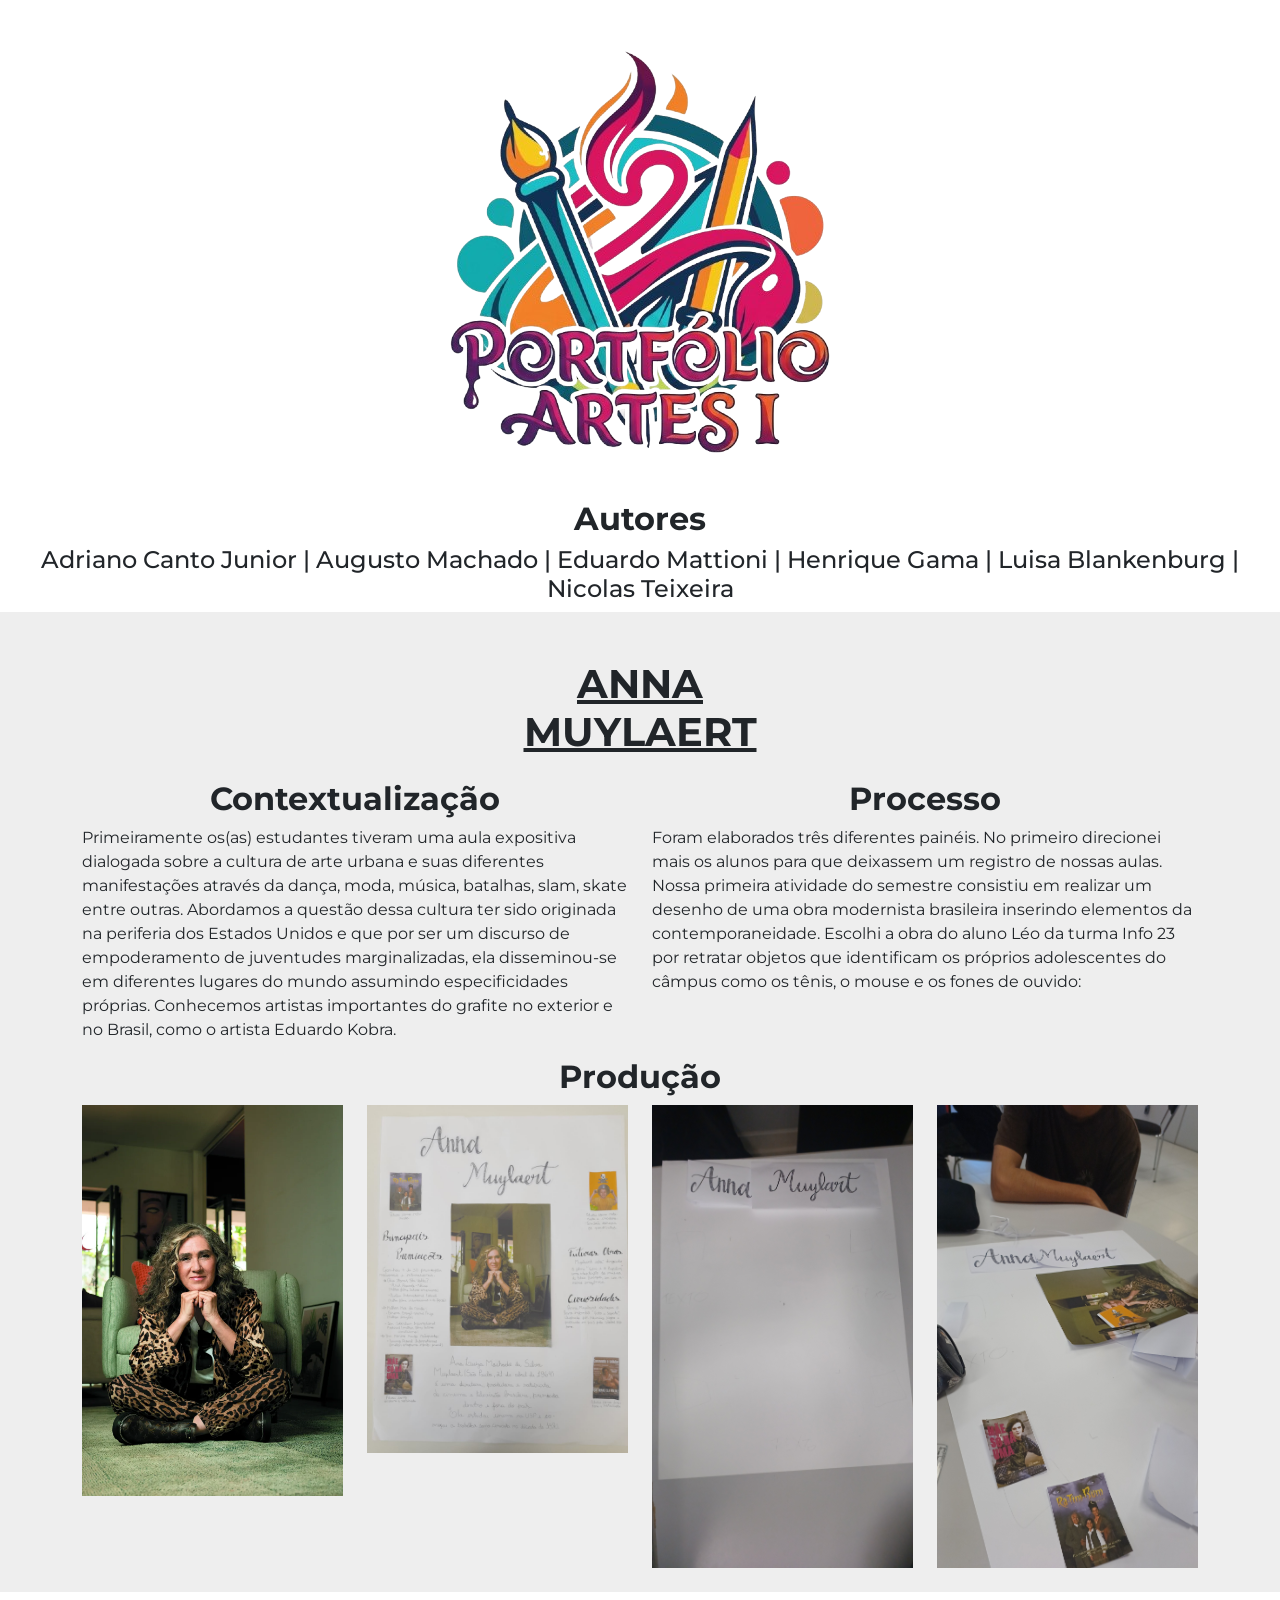
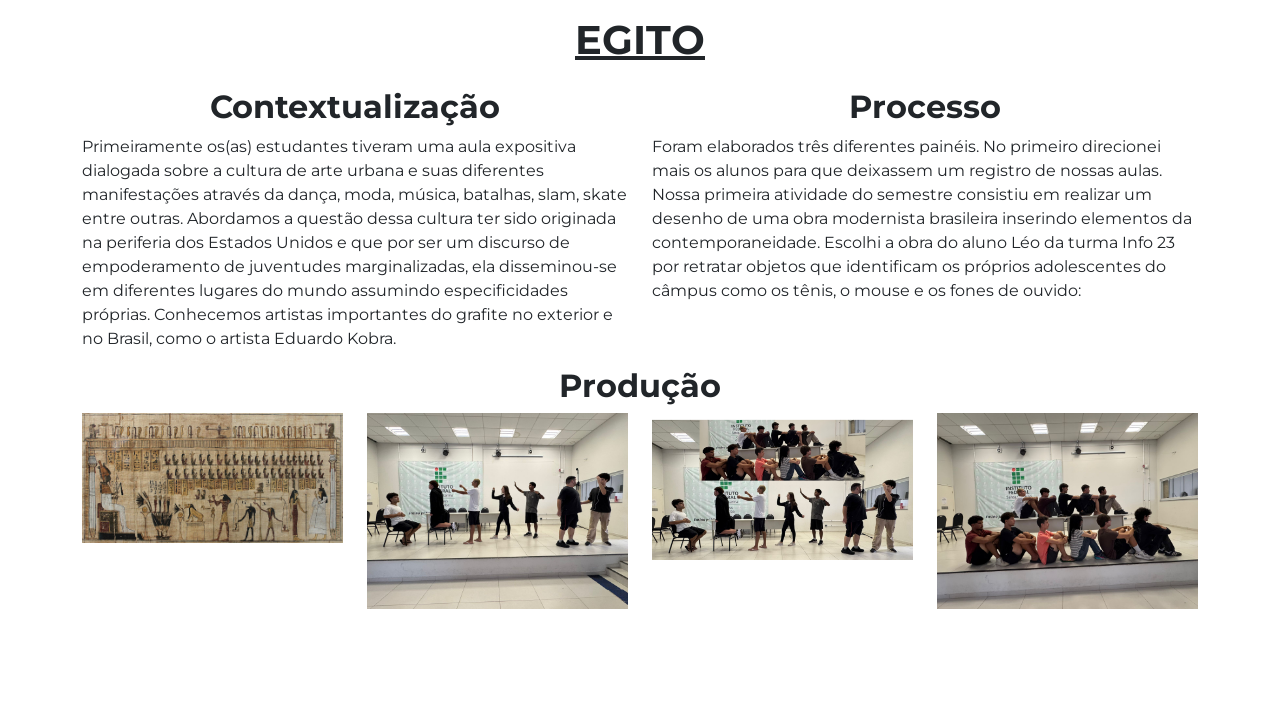
==== public/index.html @ 89f9598d "Docker Compose File Add" ====
<!DOCTYPE html>
<html lang="en">

<head>
    <meta charset="UTF-8">
    <meta name="viewport" content="width=device-width, initial-scale=1.0">
    <link href="https://cdn.jsdelivr.net/npm/bootstrap@5.3.8/dist/css/bootstrap.min.css" rel="stylesheet"
        integrity="sha384-sRIl4kxILFvY47J16cr9ZwB07vP4J8+LH7qKQnuqkuIAvNWLzeN8tE5YBujZqJLB" crossorigin="anonymous">
    <script src="https://cdn.jsdelivr.net/npm/bootstrap@5.3.8/dist/js/bootstrap.bundle.min.js"
        integrity="sha384-FKyoEForCGlyvwx9Hj09JcYn3nv7wiPVlz7YYwJrWVcXK/BmnVDxM+D2scQbITxI"
        crossorigin="anonymous"></script>
    <link rel="preconnect" href="https://fonts.googleapis.com">
    <link rel="preconnect" href="https://fonts.gstatic.com" crossorigin>
    <link href="https://fonts.googleapis.com/css2?family=Montserrat:ital,wght@0,100..900;1,100..900&display=swap"
        rel="stylesheet">
    <link rel="stylesheet" href="style.css">
    <link rel="shortcut icon" href="img/favicon.ico" type="image/x-icon">
    <title>Blog de Artes - INFO24</title>
</head>

<body>
    <div class="cabecalho">
        <div class="container text-center">
            <img class="img-fluid" src="img/logo.png" alt="">
        </div>
        <div class="text-center">
            <h2>Autores</h2>
            <h4>Adriano Canto Junior | Augusto Machado | Eduardo Mattioni | Henrique Gama | Luisa Blankenburg | Nicolas Teixeira</h4>
        </div>
    </div>
    <div class="trabalho01">
        <div class="row">
            <div class="col"></div>
            <div class="col">
                <h1 class="titulo text-center">Anna Muylaert</h1>
            </div>
            <div class="col"></div>
        </div>
        <div class="container">
            <div class="row">
                <div class="col">
                    <h2 class="text-center">Contextualização</h2>
                    <p>Primeiramente os(as) estudantes tiveram uma aula expositiva dialogada sobre a cultura de arte
                        urbana e suas diferentes manifestações através da dança, moda, música, batalhas, slam, skate
                        entre outras.

                        Abordamos a questão dessa cultura ter sido originada na periferia dos Estados Unidos e que por
                        ser um discurso de empoderamento de juventudes marginalizadas, ela disseminou-se em diferentes
                        lugares do mundo assumindo especificidades próprias.

                        Conhecemos artistas importantes do grafite no exterior e no Brasil, como o artista Eduardo
                        Kobra.</p>
                </div>
                <div class="col">
                    <h2 class="text-center">Processo</h2>
                    <p>Foram elaborados três diferentes painéis. No primeiro direcionei mais os alunos para que
                        deixassem um registro de nossas aulas. Nossa primeira atividade do semestre consistiu em
                        realizar um desenho de uma obra modernista brasileira inserindo elementos da contemporaneidade.
                        Escolhi a obra do aluno Léo da turma Info 23 por retratar objetos que identificam os próprios
                        adolescentes do câmpus como os tênis, o mouse e os fones de ouvido:</p>
                </div>
            </div>
            <div class="row">
                <div class="col"></div>
                <div class="col">
                    <h2 class="text-center">Produção</h2>
                </div>
                <div class="col"></div>
            </div>
            <div class="row">
                <div class="col"><img class="img-fluid" src="img/ANNA/ANNA.png" alt=""></div>
                <div class="col"><img class="img-fluid" src="img/ANNA/CARTAZ.jpg" alt=""></div>
                <div class="col"><img class="img-fluid" src="img/ANNA/COMEÇO_CARTAZ.jpg" alt=""></div>
                <div class="col"><img class="img-fluid" src="img/ANNA/FAZENDO_CARTAZ.jpg" alt=""></div>
            </div>
        </div>
    </div>
    <div class="trabalho02">
        <div class="row">
            <div class="col"></div>
            <div class="col">
                <h1 class="titulo text-center">Egito</h1>
            </div>
            <div class="col"></div>
        </div>
        <div class="container">
            <div class="row">
                <div class="col">
                    <h2 class="text-center">Contextualização</h2>
                    <p>Primeiramente os(as) estudantes tiveram uma aula expositiva dialogada sobre a cultura de arte
                        urbana e suas diferentes manifestações através da dança, moda, música, batalhas, slam, skate
                        entre outras.

                        Abordamos a questão dessa cultura ter sido originada na periferia dos Estados Unidos e que por
                        ser um discurso de empoderamento de juventudes marginalizadas, ela disseminou-se em diferentes
                        lugares do mundo assumindo especificidades próprias.

                        Conhecemos artistas importantes do grafite no exterior e no Brasil, como o artista Eduardo
                        Kobra.</p>
                </div>
                <div class="col">
                    <h2 class="text-center">Processo</h2>
                    <p>Foram elaborados três diferentes painéis. No primeiro direcionei mais os alunos para que
                        deixassem um registro de nossas aulas. Nossa primeira atividade do semestre consistiu em
                        realizar um desenho de uma obra modernista brasileira inserindo elementos da contemporaneidade.
                        Escolhi a obra do aluno Léo da turma Info 23 por retratar objetos que identificam os próprios
                        adolescentes do câmpus como os tênis, o mouse e os fones de ouvido:</p>
                </div>
            </div>
            <div class="row">
                <div class="col"></div>
                <div class="col">
                    <h2 class="text-center">Produção</h2>
                </div>
                <div class="col"></div>
            </div>
            <div class="row">
                <div class="col"><img class="img-fluid" src="img/EGITO/hieroglifos.jpg" alt=""></div>
                <div class="col"><img class="img-fluid" src="img/EGITO/repilca1.jpg" alt=""></div>
                <div class="col"><img class="img-fluid" src="img/EGITO/replica2.png" alt=""></div>
                <div class="col"><img class="img-fluid" src="img/EGITO/replica3.jpg" alt=""></div>
            </div>
        </div>
    </div>
</body>

</html>
---- public/style.css ----
body {
    font-family: "Montserrat", sans-serif;
    padding-bottom: 96px;
}

h1{
    margin: 24px;
    font-weight: bold;
    text-transform: uppercase;
}

h2 {
    font-weight: bold;
}

.titulo{
    text-decoration: underline;
}

.trabalho01{
    background-color: #eee;
    padding: 24px;
}

#pessoas{
    margin-bottom: 30px;
}

@media (max-width: 576px) {
    .row .col {
        width: 100%;
        flex: 0 0 100%;
        max-width: 100%;
        margin-bottom: 16px;
    }
}
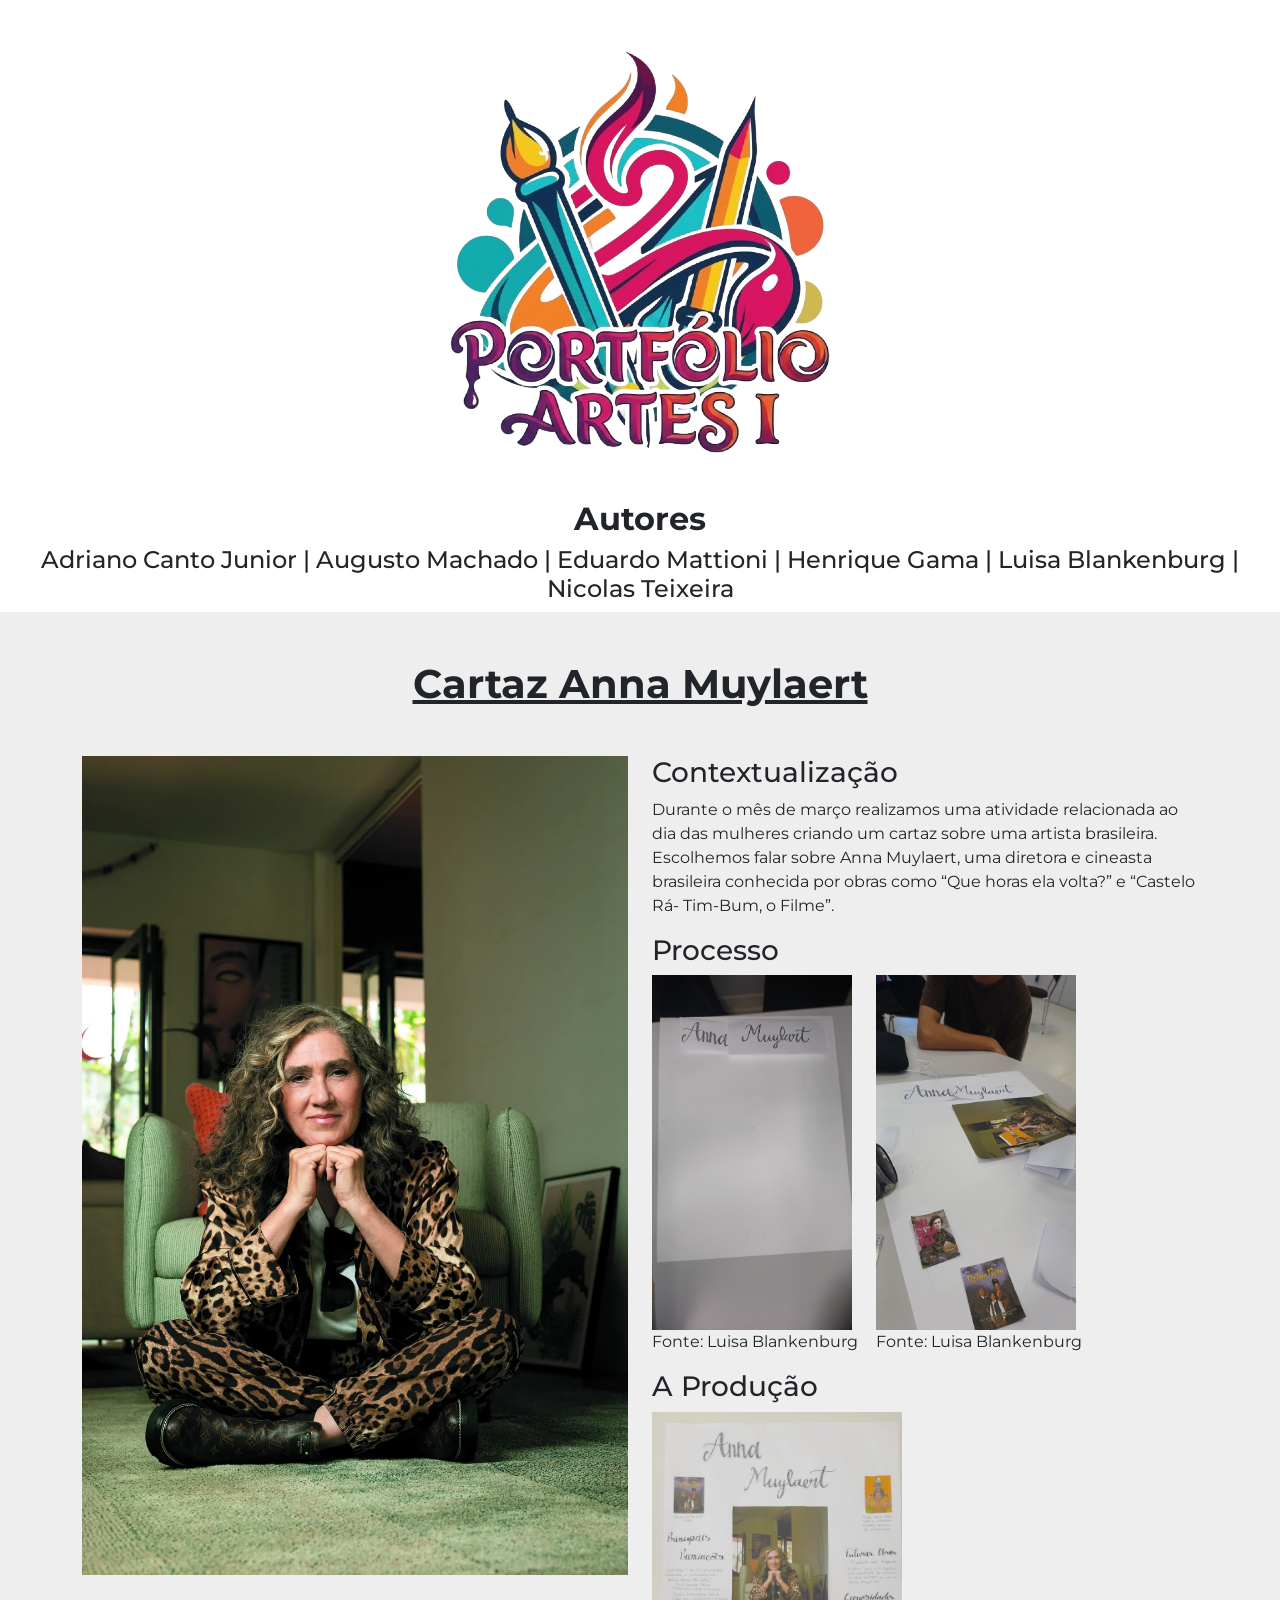
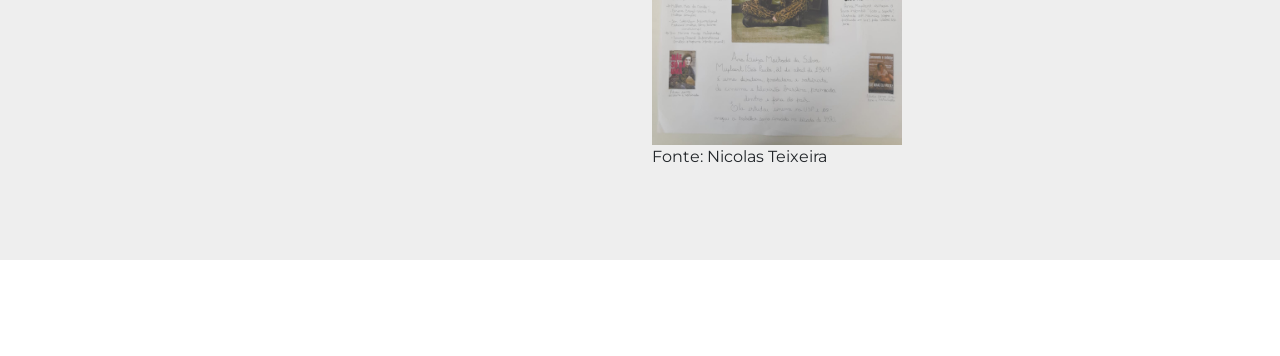
==== commit 2ffed4b5: "Add live-reload script and update index and style for improved layout" ====
--- a/public/index.html
+++ b/public/index.html
@@ -18,6 +18,8 @@
     <title>Blog de Artes - INFO24</title>
 </head>
 
+<script src="live-reload.js"></script>
+
 <body>
     <div class="cabecalho">
         <div class="container text-center">
@@ -25,100 +27,36 @@
         </div>
         <div class="text-center">
             <h2>Autores</h2>
-            <h4>Adriano Canto Junior | Augusto Machado | Eduardo Mattioni | Henrique Gama | Luisa Blankenburg | Nicolas Teixeira</h4>
+            <h4>Adriano Canto Junior | Augusto Machado | Eduardo Mattioni | Henrique Gama | Luisa Blankenburg | Nicolas
+                Teixeira</h4>
         </div>
     </div>
     <div class="trabalho01">
-        <div class="row">
-            <div class="col"></div>
-            <div class="col">
-                <h1 class="titulo text-center">Anna Muylaert</h1>
-            </div>
-            <div class="col"></div>
-        </div>
         <div class="container">
+            <h1 class="text-center">Cartaz Anna Muylaert</h1>
             <div class="row">
+                <div class="col"><img src="img/ANNA/ANNA.png" alt="" class="img-fluid""></div>
                 <div class="col">
-                    <h2 class="text-center">Contextualização</h2>
-                    <p>Primeiramente os(as) estudantes tiveram uma aula expositiva dialogada sobre a cultura de arte
-                        urbana e suas diferentes manifestações através da dança, moda, música, batalhas, slam, skate
-                        entre outras.
-
-                        Abordamos a questão dessa cultura ter sido originada na periferia dos Estados Unidos e que por
-                        ser um discurso de empoderamento de juventudes marginalizadas, ela disseminou-se em diferentes
-                        lugares do mundo assumindo especificidades próprias.
-
-                        Conhecemos artistas importantes do grafite no exterior e no Brasil, como o artista Eduardo
-                        Kobra.</p>
+                    <h3>Contextualização</h3>
+                    <p>Durante o mês de março realizamos
+                        uma atividade relacionada ao dia
+                        das mulheres criando um cartaz
+                        sobre uma artista brasileira. Escolhemos falar sobre Anna
+                        Muylaert, uma diretora e cineasta
+                        brasileira conhecida por obras como
+                        “Que horas ela volta?” e “Castelo Rá-
+                        Tim-Bum, o Filme”.
+                    </p>
+                    <h3>Processo</h3>
+                    <div class="processo">
+                        <div><img src="img/ANNA/COMEÇO_CARTAZ.jpg" alt="" class="img-fluid" style="width: 200px; margin-right: 24px;"><p>Fonte: Luisa Blankenburg</p></div>
+                        <div><img src="img/ANNA/FAZENDO_CARTAZ.jpg" alt="" class="img-fluid" style="width: 200px;"><p>Fonte: Luisa Blankenburg</p></div>
+                    </div>
+                    <h3>A Produção</h3>
+                    <div class="producao">
+                        <div><img src="img/ANNA/CARTAZ.jpg" alt="" class="img-fluid" style="width: 250px;"><p>Fonte:  Nicolas Teixeira</p></div>
+                    </div>
                 </div>
-                <div class="col">
-                    <h2 class="text-center">Processo</h2>
-                    <p>Foram elaborados três diferentes painéis. No primeiro direcionei mais os alunos para que
-                        deixassem um registro de nossas aulas. Nossa primeira atividade do semestre consistiu em
-                        realizar um desenho de uma obra modernista brasileira inserindo elementos da contemporaneidade.
-                        Escolhi a obra do aluno Léo da turma Info 23 por retratar objetos que identificam os próprios
-                        adolescentes do câmpus como os tênis, o mouse e os fones de ouvido:</p>
-                </div>
-            </div>
-            <div class="row">
-                <div class="col"></div>
-                <div class="col">
-                    <h2 class="text-center">Produção</h2>
-                </div>
-                <div class="col"></div>
-            </div>
-            <div class="row">
-                <div class="col"><img class="img-fluid" src="img/ANNA/ANNA.png" alt=""></div>
-                <div class="col"><img class="img-fluid" src="img/ANNA/CARTAZ.jpg" alt=""></div>
-                <div class="col"><img class="img-fluid" src="img/ANNA/COMEÇO_CARTAZ.jpg" alt=""></div>
-                <div class="col"><img class="img-fluid" src="img/ANNA/FAZENDO_CARTAZ.jpg" alt=""></div>
-            </div>
-        </div>
-    </div>
-    <div class="trabalho02">
-        <div class="row">
-            <div class="col"></div>
-            <div class="col">
-                <h1 class="titulo text-center">Egito</h1>
-            </div>
-            <div class="col"></div>
-        </div>
-        <div class="container">
-            <div class="row">
-                <div class="col">
-                    <h2 class="text-center">Contextualização</h2>
-                    <p>Primeiramente os(as) estudantes tiveram uma aula expositiva dialogada sobre a cultura de arte
-                        urbana e suas diferentes manifestações através da dança, moda, música, batalhas, slam, skate
-                        entre outras.
-
-                        Abordamos a questão dessa cultura ter sido originada na periferia dos Estados Unidos e que por
-                        ser um discurso de empoderamento de juventudes marginalizadas, ela disseminou-se em diferentes
-                        lugares do mundo assumindo especificidades próprias.
-
-                        Conhecemos artistas importantes do grafite no exterior e no Brasil, como o artista Eduardo
-                        Kobra.</p>
-                </div>
-                <div class="col">
-                    <h2 class="text-center">Processo</h2>
-                    <p>Foram elaborados três diferentes painéis. No primeiro direcionei mais os alunos para que
-                        deixassem um registro de nossas aulas. Nossa primeira atividade do semestre consistiu em
-                        realizar um desenho de uma obra modernista brasileira inserindo elementos da contemporaneidade.
-                        Escolhi a obra do aluno Léo da turma Info 23 por retratar objetos que identificam os próprios
-                        adolescentes do câmpus como os tênis, o mouse e os fones de ouvido:</p>
-                </div>
-            </div>
-            <div class="row">
-                <div class="col"></div>
-                <div class="col">
-                    <h2 class="text-center">Produção</h2>
-                </div>
-                <div class="col"></div>
-            </div>
-            <div class="row">
-                <div class="col"><img class="img-fluid" src="img/EGITO/hieroglifos.jpg" alt=""></div>
-                <div class="col"><img class="img-fluid" src="img/EGITO/repilca1.jpg" alt=""></div>
-                <div class="col"><img class="img-fluid" src="img/EGITO/replica2.png" alt=""></div>
-                <div class="col"><img class="img-fluid" src="img/EGITO/replica3.jpg" alt=""></div>
             </div>
         </div>
     </div>
--- a/public/style.css
+++ b/public/style.css
@@ -3,30 +3,33 @@
     padding-bottom: 96px;
 }
 
-h1{
-    margin: 24px;
+h1 {
     font-weight: bold;
-    text-transform: uppercase;
+    text-decoration-line: underline;
+    margin-bottom: 48px;
 }
 
 h2 {
     font-weight: bold;
 }
 
-.titulo{
-    text-decoration: underline;
+.processo {
+    display: flex;
+    flex-direction: row;
+}
+
+.producao {
+    display: flex;
+    flex-direction: row;
+    height: 400px;
 }
 
 .trabalho01{
     background-color: #eee;
-    padding: 24px;
+    padding: 48px;
 }
 
-#pessoas{
-    margin-bottom: 30px;
-}
-
-@media (max-width: 576px) {
+@media (max-width: 500px) {
     .row .col {
         width: 100%;
         flex: 0 0 100%;
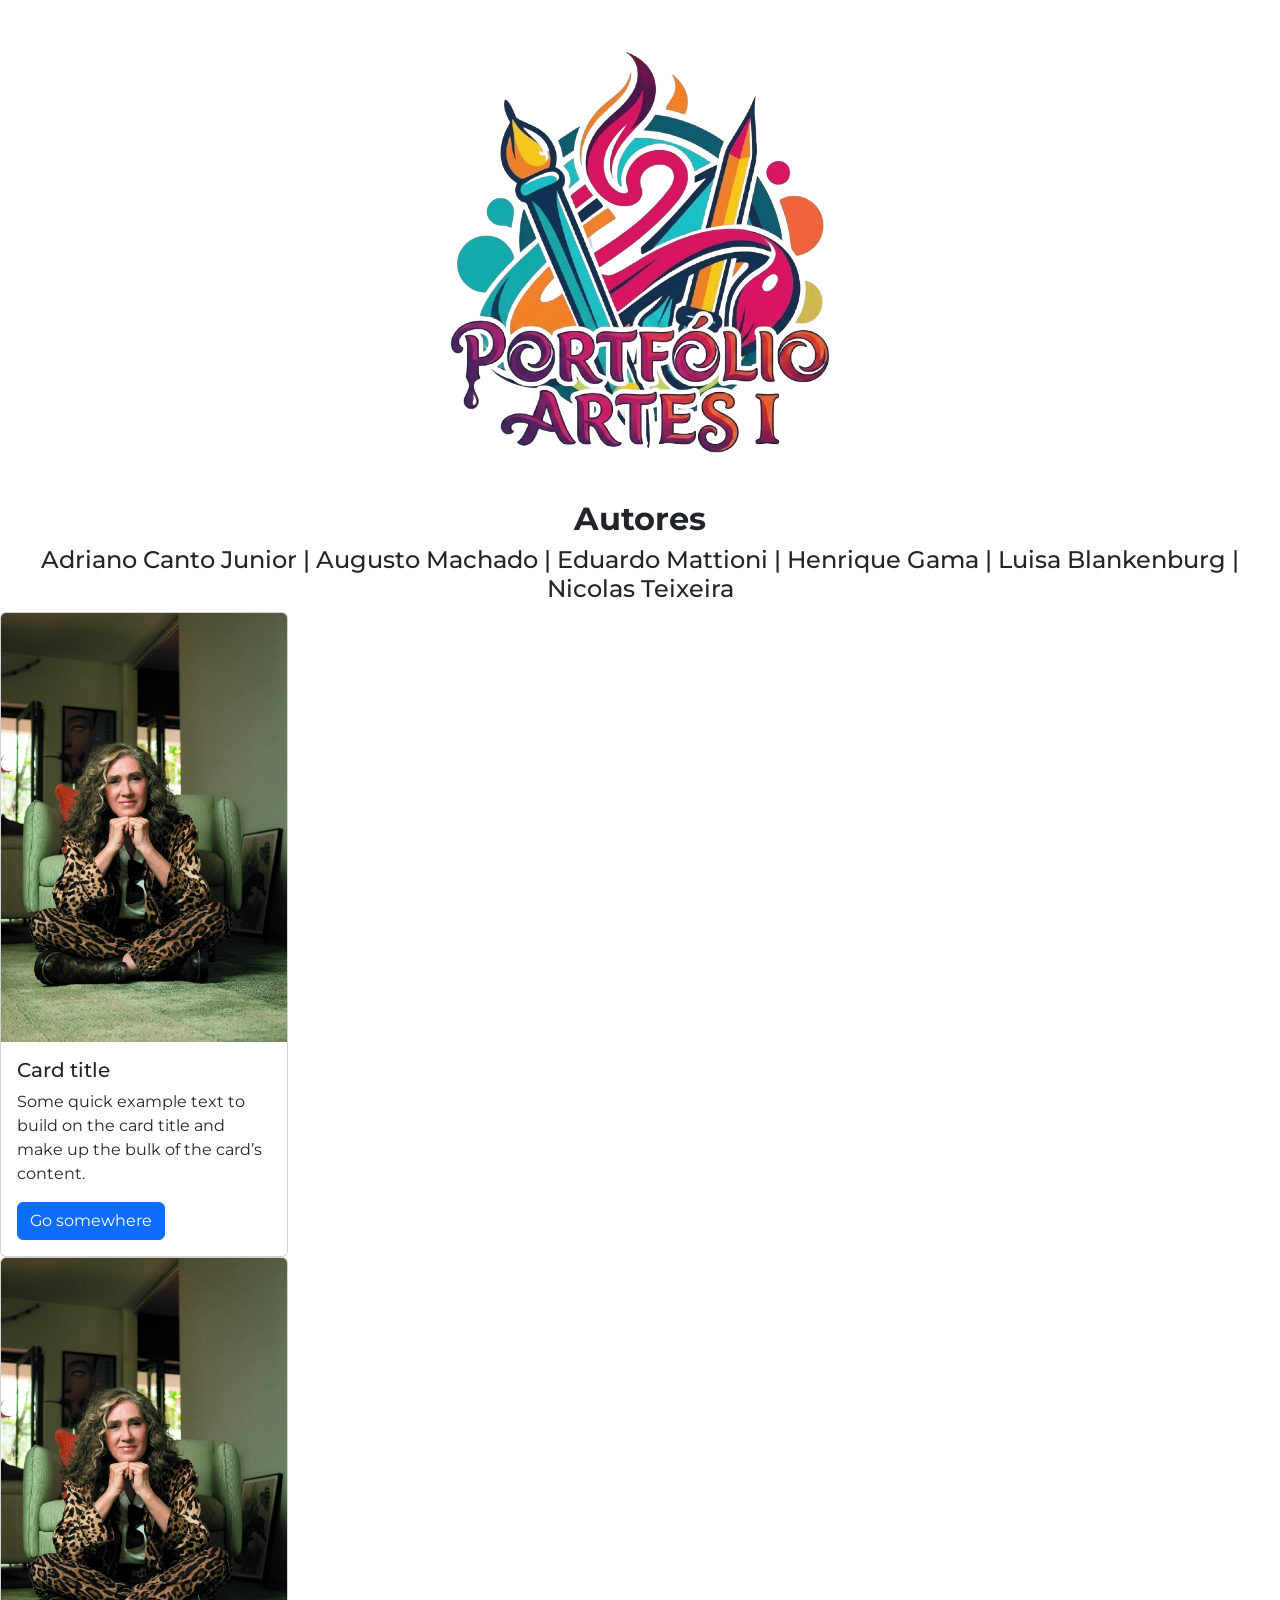
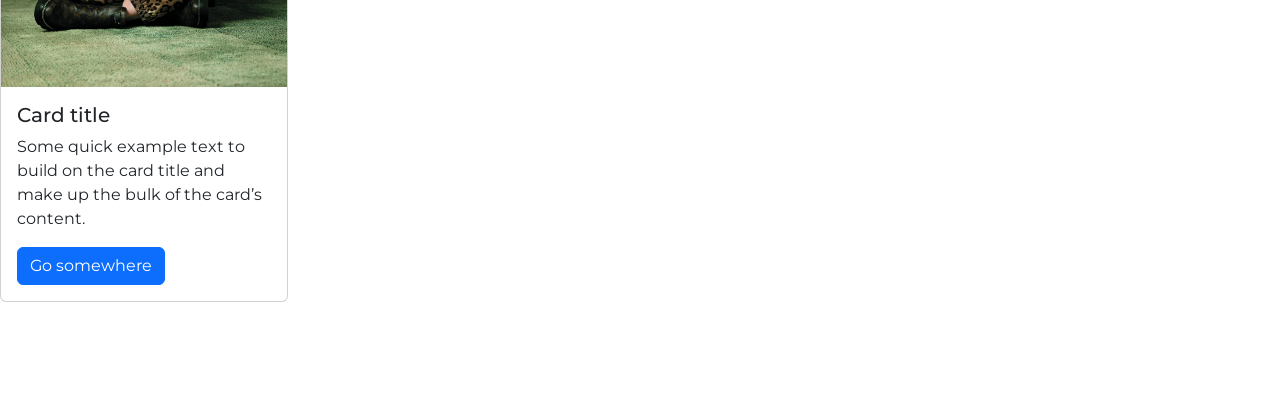
==== commit a96991b4: "Modificações" ====
--- a/public/index.html
+++ b/public/index.html
@@ -13,12 +13,11 @@
     <link rel="preconnect" href="https://fonts.gstatic.com" crossorigin>
     <link href="https://fonts.googleapis.com/css2?family=Montserrat:ital,wght@0,100..900;1,100..900&display=swap"
         rel="stylesheet">
-    <link rel="stylesheet" href="style.css">
-    <link rel="shortcut icon" href="img/favicon.ico" type="image/x-icon">
+    <link rel="stylesheet" href="../style.css">
+    <link rel="shortcut icon" href="../img/favicon.ico" type="image/x-icon">
+    <script src="../live-reload.js"></script>
     <title>Blog de Artes - INFO24</title>
 </head>
-
-<script src="live-reload.js"></script>
 
 <body>
     <div class="cabecalho">
@@ -30,31 +29,28 @@
             <h4>Adriano Canto Junior | Augusto Machado | Eduardo Mattioni | Henrique Gama | Luisa Blankenburg | Nicolas
                 Teixeira</h4>
         </div>
-    </div>
-    <div class="trabalho01">
-        <div class="container">
-            <h1 class="text-center">Cartaz Anna Muylaert</h1>
-            <div class="row">
-                <div class="col"><img src="img/ANNA/ANNA.png" alt="" class="img-fluid""></div>
-                <div class="col">
-                    <h3>Contextualização</h3>
-                    <p>Durante o mês de março realizamos
-                        uma atividade relacionada ao dia
-                        das mulheres criando um cartaz
-                        sobre uma artista brasileira. Escolhemos falar sobre Anna
-                        Muylaert, uma diretora e cineasta
-                        brasileira conhecida por obras como
-                        “Que horas ela volta?” e “Castelo Rá-
-                        Tim-Bum, o Filme”.
-                    </p>
-                    <h3>Processo</h3>
-                    <div class="processo">
-                        <div><img src="img/ANNA/COMEÇO_CARTAZ.jpg" alt="" class="img-fluid" style="width: 200px; margin-right: 24px;"><p>Fonte: Luisa Blankenburg</p></div>
-                        <div><img src="img/ANNA/FAZENDO_CARTAZ.jpg" alt="" class="img-fluid" style="width: 200px;"><p>Fonte: Luisa Blankenburg</p></div>
+        <div class="row">
+            <div class="col">
+                <div class="cards">
+                    <div class="card" style="width: 18rem;">
+                        <img src="img/ANNA/ANNA.png" class="card-img-top" alt="...">
+                        <div class="card-body">
+                            <h5 class="card-title">Card title</h5>
+                            <p class="card-text">Some quick example text to build on the card title and make up the bulk
+                                of
+                                the card’s content.</p>
+                            <a href="pages/anna.html" class="btn btn-primary">Go somewhere</a>
+                        </div>
                     </div>
-                    <h3>A Produção</h3>
-                    <div class="producao">
-                        <div><img src="img/ANNA/CARTAZ.jpg" alt="" class="img-fluid" style="width: 250px;"><p>Fonte:  Nicolas Teixeira</p></div>
+                    <div class="card" style="width: 18rem;">
+                        <img src="img/ANNA/ANNA.png" class="card-img-top" alt="...">
+                        <div class="card-body">
+                            <h5 class="card-title">Card title</h5>
+                            <p class="card-text">Some quick example text to build on the card title and make up the bulk
+                                of
+                                the card’s content.</p>
+                            <a href="#" class="btn btn-primary">Go somewhere</a>
+                        </div>
                     </div>
                 </div>
             </div>
--- a/style.css
+++ b/style.css
@@ -0,0 +1,71 @@
+body {
+    font-family: "Montserrat", sans-serif;
+    padding-bottom: 96px;
+}
+
+h1 {
+    font-weight: bold;
+    text-decoration-line: underline;
+    margin-bottom: 48px;
+}
+
+h2 {
+    font-weight: bold;
+}
+
+.processo {
+    display: flex;
+    flex-direction: row;
+    row-gap: 10px;
+    overflow: auto;
+    scrollbar-width: none;
+}
+
+.processo img {
+    height: 400px;
+    margin-right: 10px;
+}
+
+.producao {
+    display: flex;
+    flex-direction: row;
+}
+
+.trabalho01{
+    background-color: #eee;
+    padding: 48px;
+}
+
+@media (max-width: 500px) {
+    .row .col {
+        width: 100%;
+        flex: 0 0 100%;
+        max-width: 100%;
+        margin-bottom: 16px;
+        align-items: center;
+    }
+
+    body {
+        padding: 20px;
+    }
+
+    .processo {
+        display: flex;
+        flex-direction: column;
+        width: 100%;
+        flex: 0 0 100%;
+        max-width: 100%;
+        margin-bottom: 16px;
+        align-items: center;
+    }
+
+    .producao {
+        display: flex;
+        flex-direction: column;
+        width: 100%;
+        flex: 0 0 100%;
+        max-width: 100%;
+        margin-bottom: 16px;
+        align-items: center;
+    }
+}
